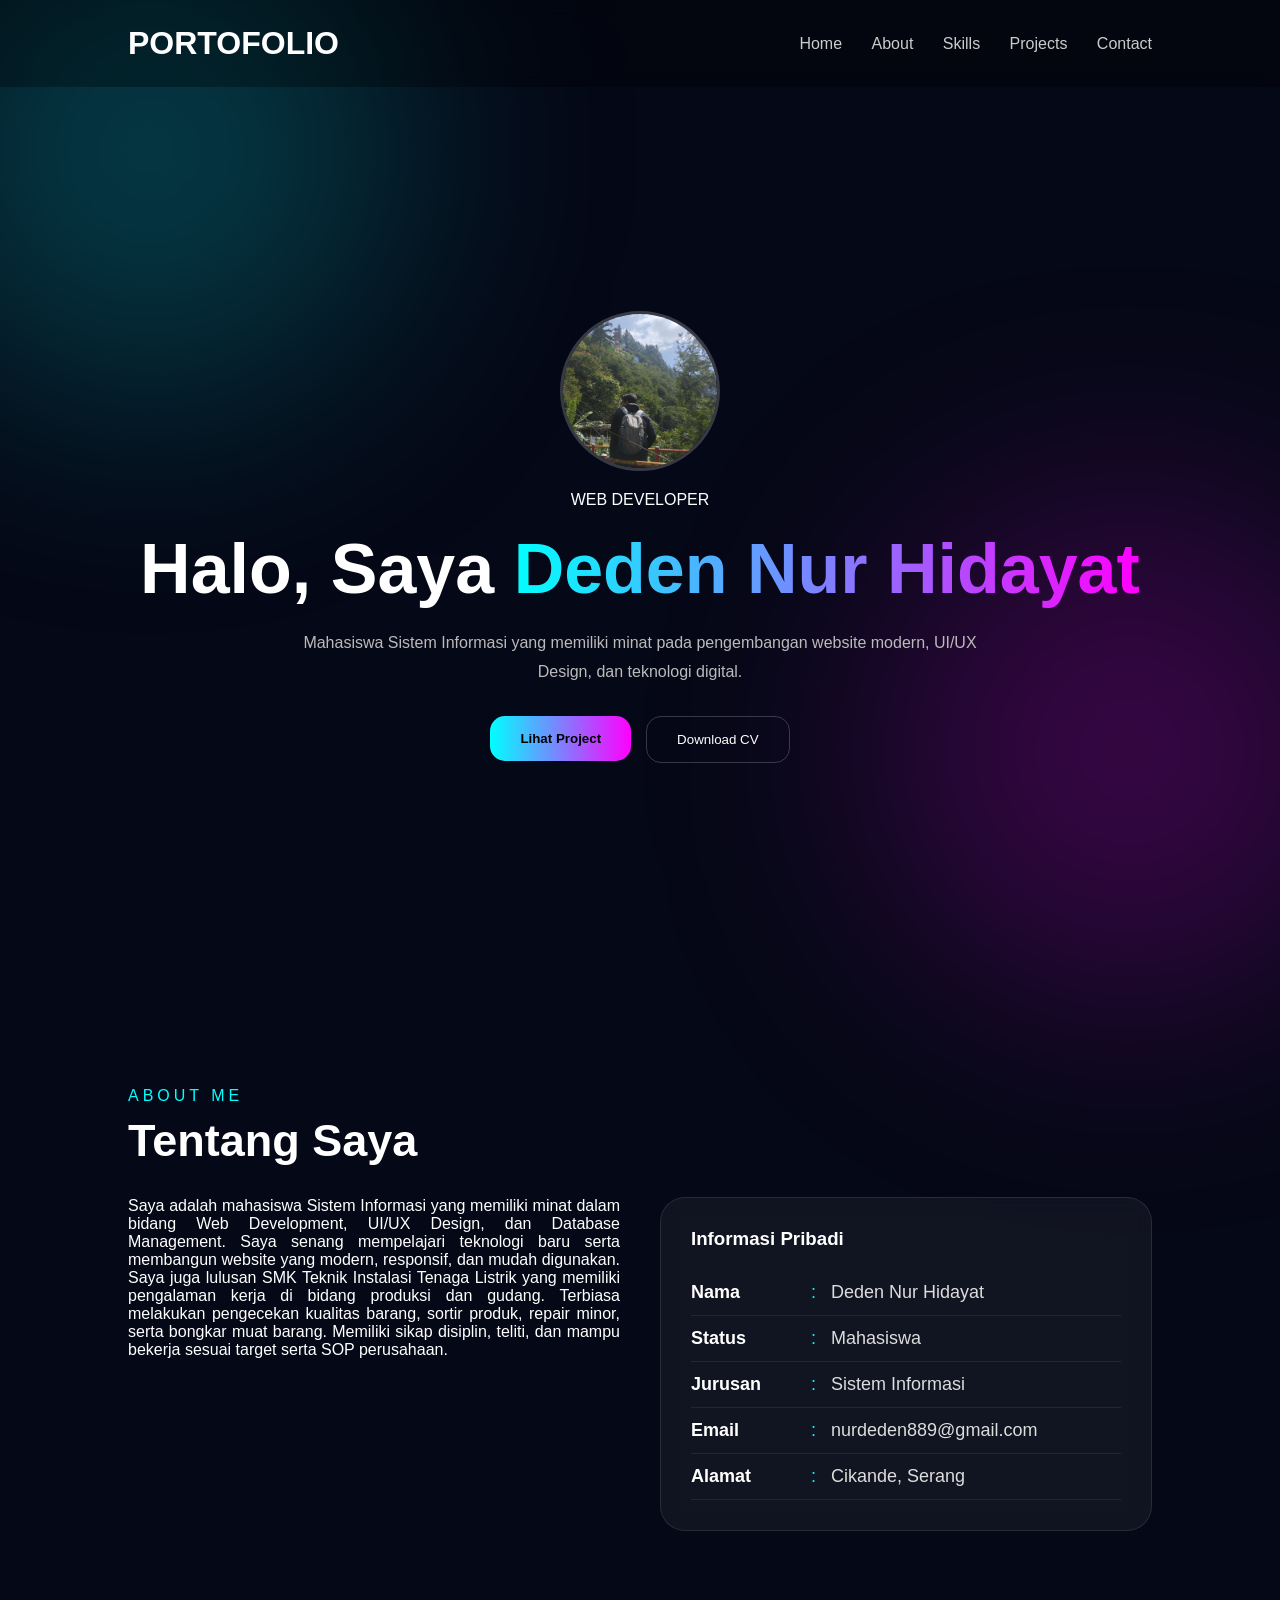
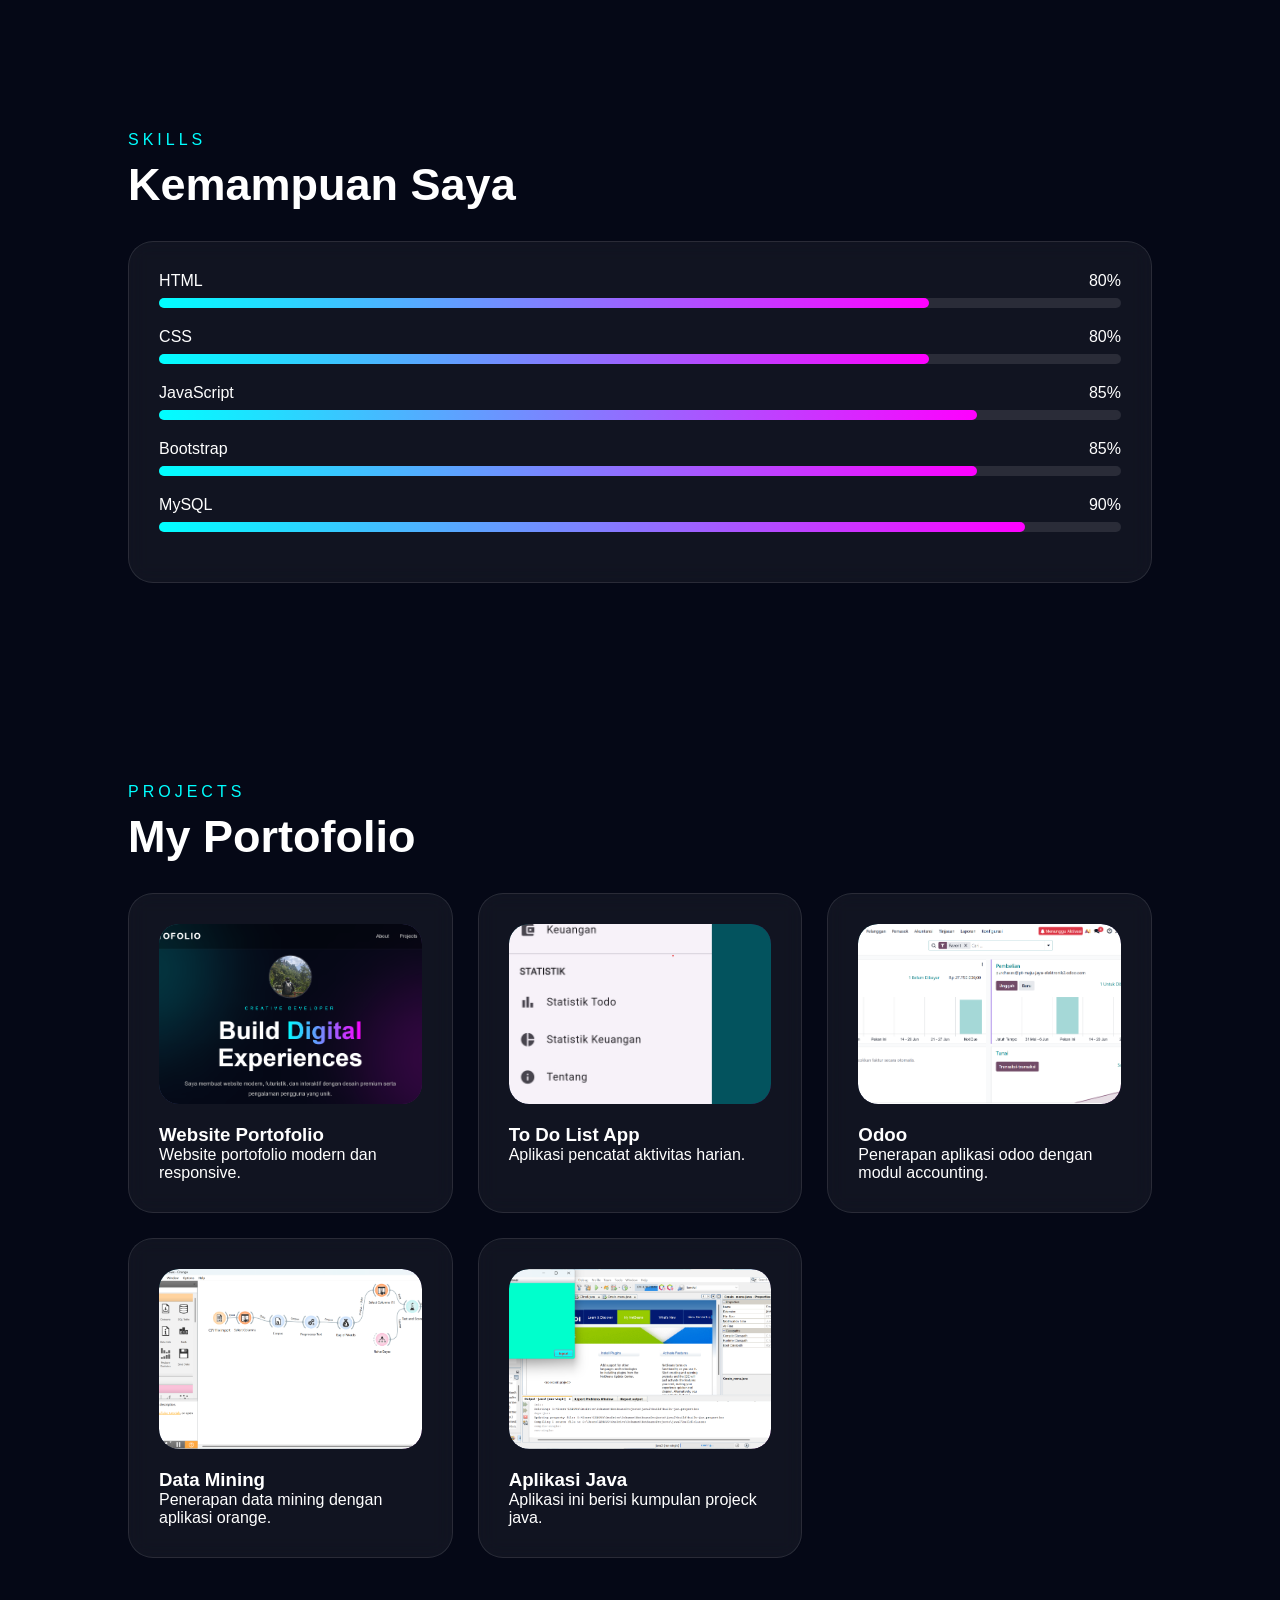
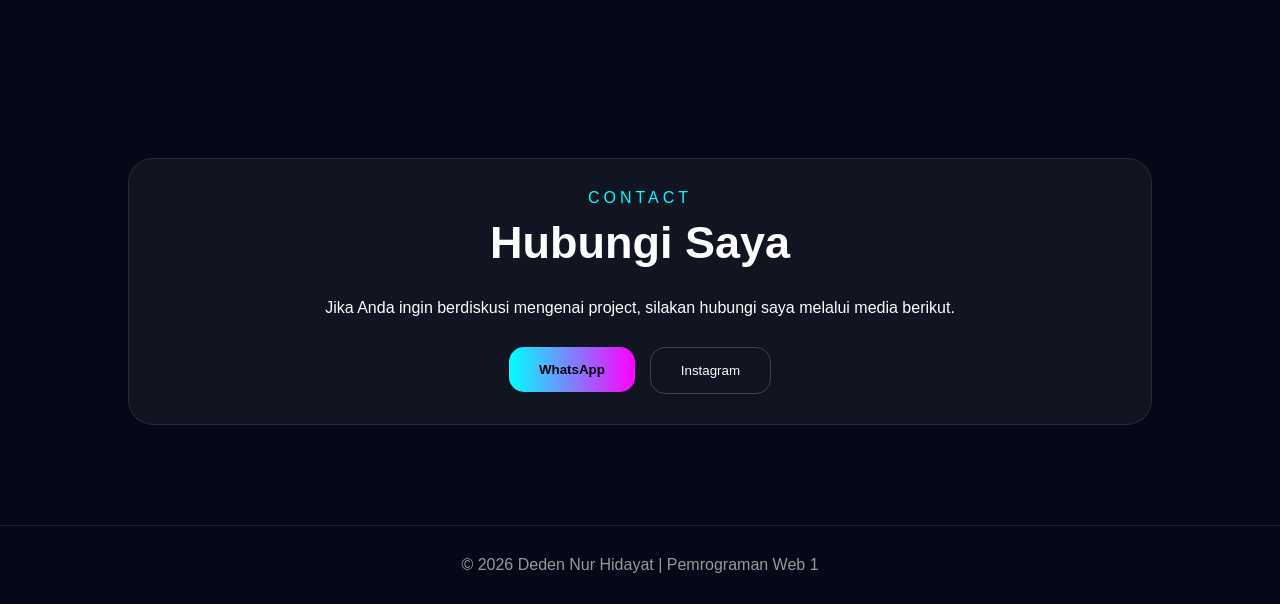
==== index.html @ 25637dbf "Add files via upload" ====
<!DOCTYPE html>
<html lang="id">
<head>
<meta charset="UTF-8">
<meta name="viewport" content="width=device-width, initial-scale=1.0">

<title>Deden Nur Hidayat Portofolio</title>

<link rel="stylesheet" href="style.css">
</head>

<body>

<header>
    <h1>PORTOFOLIO</h1>

    <nav>
        <a href="#home">Home</a>
        <a href="#about">About</a>
        <a href="#skills">Skills</a>
        <a href="#projects">Projects</a>
        <a href="#contact">Contact</a>
    </nav>
</header>

<section id="home" class="hero">

    <img src="images/profile.jpg" class="profile zoom-out"
    <small>WEB DEVELOPER</small>

    <h2 class="zoom-out">
        Halo, Saya <span>Deden Nur Hidayat</span>
    </h2>

    <p>
        Mahasiswa Sistem Informasi yang memiliki minat pada
        pengembangan website modern, UI/UX Design,
        dan teknologi digital.
    </p>

    <div class="buttons">
        <a href="#projects">
            <button class="btn btn-primary">
                Lihat Project
            </button>
        </a>

        <a href="CV-Deden.pdf" target="_blank">
            <button class="btn btn-secondary">
                Download CV
            </button>
        </a>
    </div>

</section>

<section id="about">

    <p class="section-title">ABOUT ME</p>

    <h2 class="section-heading">
        Tentang Saya
    </h2>

    <div class="about">

        <div>

            <p>
                Saya adalah mahasiswa Sistem Informasi yang
                memiliki minat dalam bidang Web Development,
                UI/UX Design, dan Database Management.
                Saya senang mempelajari teknologi baru serta
                membangun website yang modern, responsif,
                dan mudah digunakan.

                Saya juga lulusan SMK Teknik Instalasi Tenaga Listrik yang memiliki pengalaman kerja di bidang produksi dan gudang. Terbiasa melakukan pengecekan kualitas barang, sortir produk, repair minor, serta bongkar muat barang. Memiliki sikap disiplin, teliti, dan mampu bekerja sesuai target serta SOP perusahaan.
            </p>

        </div>

        <div class="about-card">

    <h3>Informasi Pribadi</h3>

    <table class="info-table">

        <tr>
            <td>Nama</td>
            <td>:</td>
            <td>Deden Nur Hidayat</td>
        </tr>

        <tr>
            <td>Status</td>
            <td>:</td>
            <td>Mahasiswa</td>
        </tr>

        <tr>
            <td>Jurusan</td>
            <td>:</td>
            <td>Sistem Informasi</td>
        </tr>

        <tr>
            <td>Email</td>
            <td>:</td>
            <td>nurdeden889@gmail.com</td>
        </tr>

        <tr>
            <td>Alamat</td>
            <td>:</td>
            <td>Cikande, Serang</td>
        </tr>

    </table>

    </div>

</section>

<section id="skills">

    <p class="section-title">SKILLS</p>

    <h2 class="section-heading">
        Kemampuan Saya
    </h2>

    <div class="about-card">

        <div class="skill">
            <div class="skill-top">
                <span>HTML</span>
                <span>80%</span>
            </div>

            <div class="bar">
                <div class="fill" style="width:80%"></div>
            </div>
        </div>

        <div class="skill">
            <div class="skill-top">
                <span>CSS</span>
                <span>80%</span>
            </div>

            <div class="bar">
                <div class="fill" style="width:80%"></div>
            </div>
        </div>

        <div class="skill">
            <div class="skill-top">
                <span>JavaScript</span>
                <span>85%</span>
            </div>

            <div class="bar">
                <div class="fill" style="width:85%"></div>
            </div>
        </div>

        <div class="skill">
            <div class="skill-top">
                <span>Bootstrap</span>
                <span>85%</span>
            </div>

            <div class="bar">
                <div class="fill" style="width:85%"></div>
            </div>
        </div>

        <div class="skill">
            <div class="skill-top">
                <span>MySQL</span>
                <span>90%</span>
            </div>

            <div class="bar">
                <div class="fill" style="width:90%"></div>
            </div>
        </div>

    </div>

</section>

<section id="projects">

    <p class="section-title">PROJECTS</p>

    <h2 class="section-heading">
        My Portofolio
    </h2>

    <div class="projects">

        <div class="project-card">
            <div class="project-image" style="padding:0;overflow:hidden;">
          <img src="images/portofolio.png" style="width:100%;height:100%;object-fit:cover;border-radius:20px;" />
        </div>
            <h3>Website Portofolio</h3>
            <p>Website portofolio modern dan responsive.</p>
        </div>

        <div class="project-card">
            <div class="project-image" style="padding:0;overflow:hidden;">
          <img src="images/aplikasi.png" style="width:100%;height:100%;object-fit:cover;border-radius:20px;" />
        </div>
            <h3>To Do List App</h3>
            <p>Aplikasi pencatat aktivitas harian.</p>
        </div>

        <div class="project-card">
            <div class="project-image" style="padding:0;overflow:hidden;">
          <img src="images/odoo.png" style="width:100%;height:100%;object-fit:cover;border-radius:20px;" />
        </div>
            <h3>Odoo</h3>
            <p>Penerapan aplikasi odoo dengan modul accounting.</p>
        </div>

        <div class="project-card">
            <div class="project-image" style="padding:0;overflow:hidden;">
          <img src="images/orange.png" style="width:100%;height:100%;object-fit:cover;border-radius:20px;" />
        </div>
            <h3>Data Mining</h3>
            <p>Penerapan data mining dengan aplikasi orange.</p>
        </div>

        <div class="project-card">
            <div class="project-image" style="padding:0;overflow:hidden;">
          <img src="images/java.png" style="width:100%;height:100%;object-fit:cover;border-radius:20px;" />
        </div>
            <h3>Aplikasi Java</h3>
            <p>Aplikasi ini berisi kumpulan projeck java.</p>
        </div>

    </div>

</section>

<section id="contact">

    <div class="contact-box">

        <p class="section-title">
            CONTACT
        </p>

        <h2 class="section-heading">
            Hubungi Saya
        </h2>

        <p>
            Jika Anda ingin berdiskusi mengenai project,
            silakan hubungi saya melalui media berikut.
        </p>

        <div class="buttons">

             <a href="https://wa.me/6282116635347" target="_blank">
                <button class="btn btn-primary">
                    WhatsApp
                </button>
            </a>

            <a href="https://instagram.com/deden.nh21" target="_blank">
                <button class="btn btn-secondary">
                    Instagram
                </button>
            </a>

        </div>

    </div>

</section>

<footer>
    © 2026 Deden Nur Hidayat | Pemrograman Web 1
</footer>

<script src="scriptp.js"></script>

</body>
</html>
---- style.css ----
*{
margin:0;
padding:0;
box-sizing:border-box;
font-family:Arial,sans-serif;
scroll-behavior:smooth;
}

body{
background:#050816;
color:white;
overflow-x:hidden;
}

body::before,
body::after{
content:'';
position:fixed;
width:500px;
height:500px;
border-radius:50%;
filter:blur(120px);
z-index:-1;
}

body::before{
background:rgba(0,255,255,.2);
top:-100px;
left:-100px;
}

body::after{
background:rgba(255,0,255,.2);
bottom:-100px;
right:-100px;
}

header{
display:flex;
justify-content:space-between;
align-items:center;
padding:25px 10%;
position:sticky;
top:0;
background:rgba(0,0,0,.3);
backdrop-filter:blur(10px);
z-index:100;
}

nav a{
text-decoration:none;
color:#ccc;
margin-left:25px;
}

nav a:hover{
color:white;
}

.hero{
min-height:100vh;
display:flex;
flex-direction:column;
justify-content:center;
align-items:center;
text-align:center;
padding:20px;
}

.profile{
width:160px;
height:160px;
border-radius:50%;
object-fit:cover;
margin-bottom:20px;
border:3px solid rgba(255,255,255,.2);
animation:
float 4s ease-in-out infinite,
glow 3s infinite alternate;

}

@keyframes glow{

from{
box-shadow:0 0 20px cyan;
}

to{
box-shadow:
0 0 25px cyan,
0 0 50px magenta;
}
}

.hero h2{
font-size:70px;
margin:20px 0;
}

.hero span{
background:linear-gradient(to right,cyan,magenta);
-webkit-background-clip:text;
-webkit-text-fill-color:transparent;
}

.hero p{
max-width:700px;
color:#bbb;
line-height:1.8;
}

.buttons{
margin-top:30px;
justify-content:center;
display:flex;
gap:15px;
}

.btn{
padding:15px 30px;
border:none;
cursor:pointer;
border-radius:15px;
}

.btn-primary{
background:linear-gradient(to right,cyan,magenta);
font-weight:bold;
}

.btn-secondary{
background:transparent;
color:white;
border:1px solid rgba(255,255,255,.2);
}

section{
padding:100px 10%;
}

.section-title{
color:cyan;
letter-spacing:4px;
margin-bottom:10px;
}

.section-heading{
font-size:45px;
margin-bottom:30px;
}

.about{
display:grid;
grid-template-columns:1fr 1fr;
gap:40px;
align-items:start;

p{
    text-align: justify;
}
}

.info-table{
    width:100%;
    margin-top:20px;
    border-collapse:collapse;
}

.info-table tr{
    border-bottom:1px solid rgba(255,255,255,0.08);
}

.info-table td{
    padding:12px 0;
    color:#ddd;
    font-size:18px;
}

.info-table td:first-child{
    width:120px;
    font-weight:600;
    color:white;
}

.info-table td:nth-child(2){
    width:20px;
    color:cyan;
}

.about-card,
.project-card,
.contact-box{
    background:rgba(255,255,255,.05);
border:1px solid rgba(255,255,255,.1);
padding:30px;
border-radius:25px;
backdrop-filter:blur(10px);
transition:0.4s ease;
}

.project-card:hover{
transform:scale(1.05);
}


.skill{
margin-bottom:20px;
}

.skill-top{
display:flex;
justify-content:space-between;
margin-bottom:8px;
}

.bar{
height:10px;
background:rgba(255,255,255,.1);
border-radius:20px;
}

.fill{
height:100%;
background:linear-gradient(to right,cyan,magenta);
border-radius:20px;
}

.projects{
display:grid;
grid-template-columns:repeat(auto-fit,minmax(250px,1fr));
gap:25px;
}

.project-card:hover{
transform:translateY(-10px);
transition:.3s;
}

.project-image{
height:180px;
border-radius:20px;
display:flex;
align-items:center;
justify-content:center;
font-size:50px;
background:linear-gradient(
135deg,
rgba(0,255,255,.2),
rgba(255,0,255,.2)
);
margin-bottom:20px;
}

.contact-box{
text-align:center;
}

footer{
padding:30px;
text-align:center;
color:#999;
border-top:1px solid rgba(255,255,255,.1);
}

@media(max-width:768px){

.hero h2{
font-size:45px;
}

.about{
grid-template-columns:1fr;
}

nav{
display:none;
}

.section-heading{
font-size:35px;
}
/* animation */
.zoom-in{
animation:zoomIn 1s ease;
}

@keyframes zoomIn{
from{
opacity:0;
transform:scale(.5);
}

to{
opacity:1;
transform:scale(1);
}
}

.zoom-out{
animation:zoomOut 1s ease;
}

@keyframes zoomOut{
from{
opacity:0;
transform:scale(2);
}

to{
opacity:1;
transform:scale(1);
}
}

}
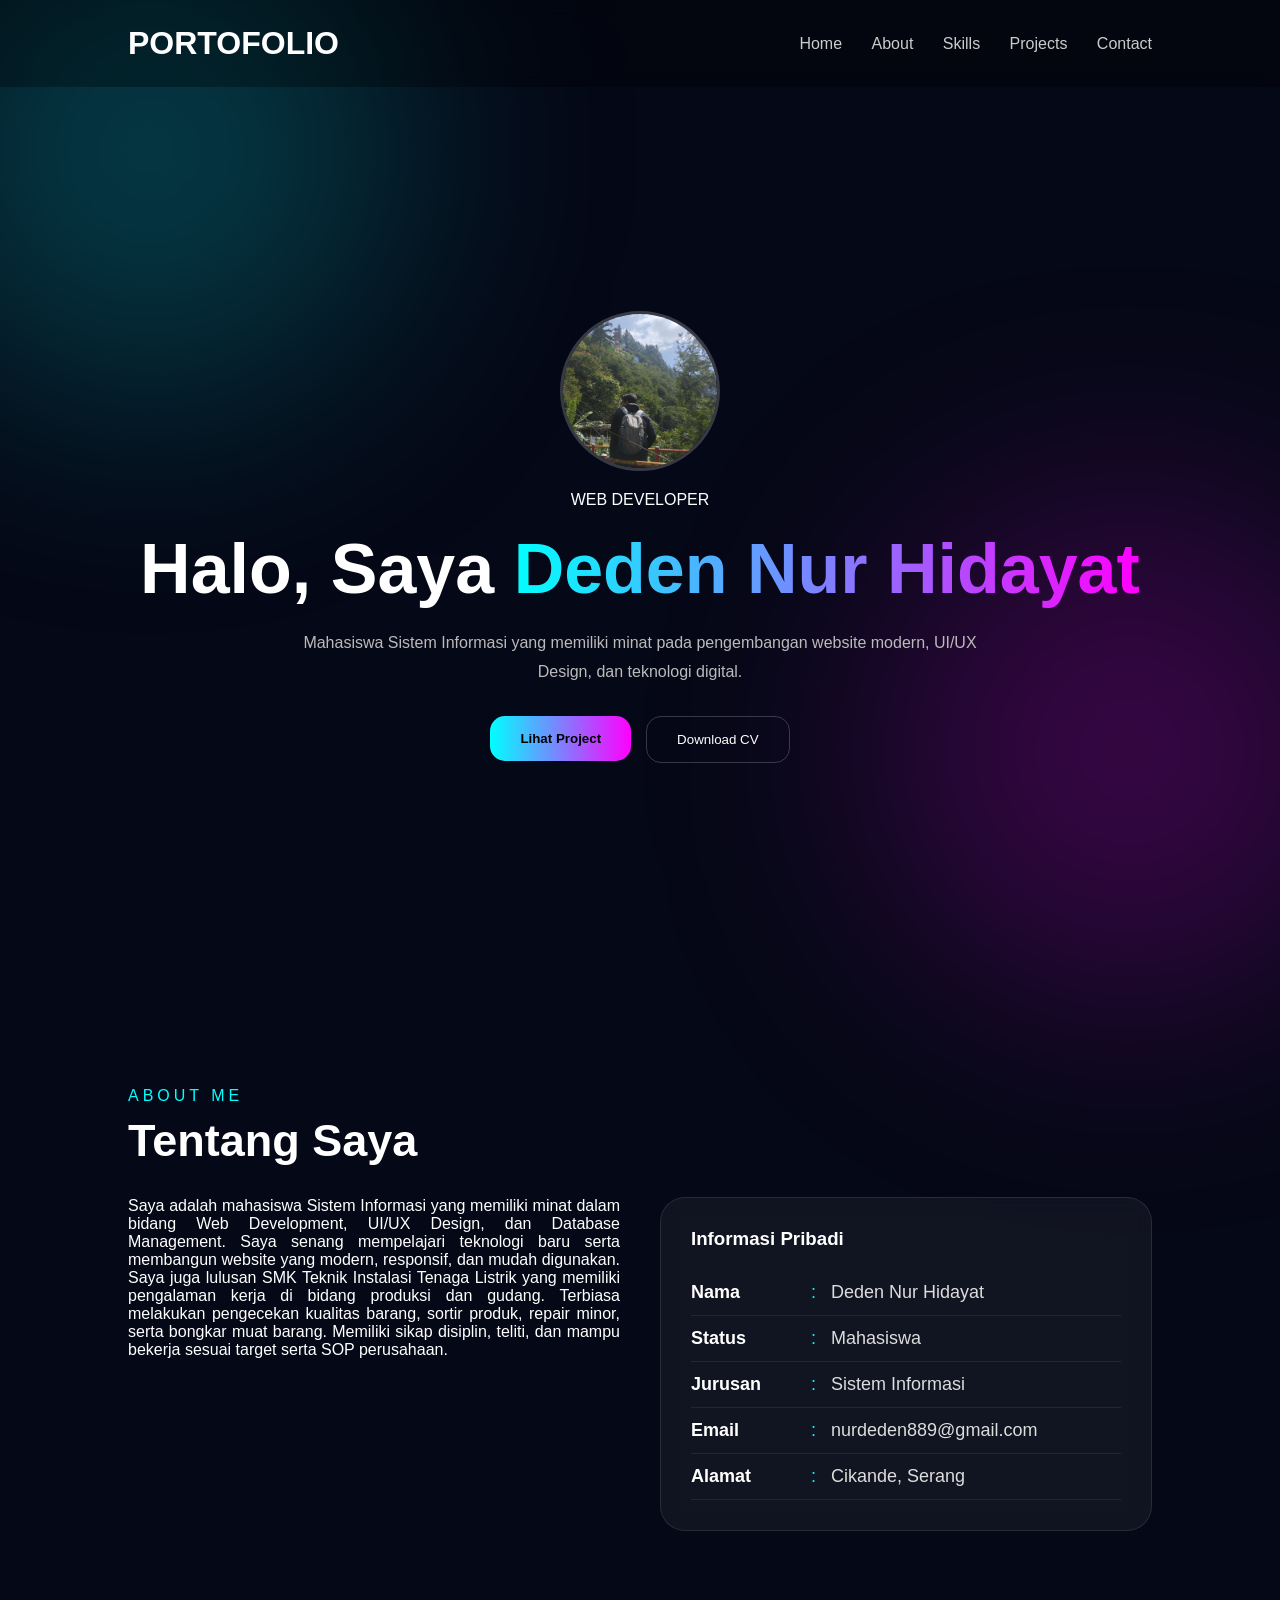
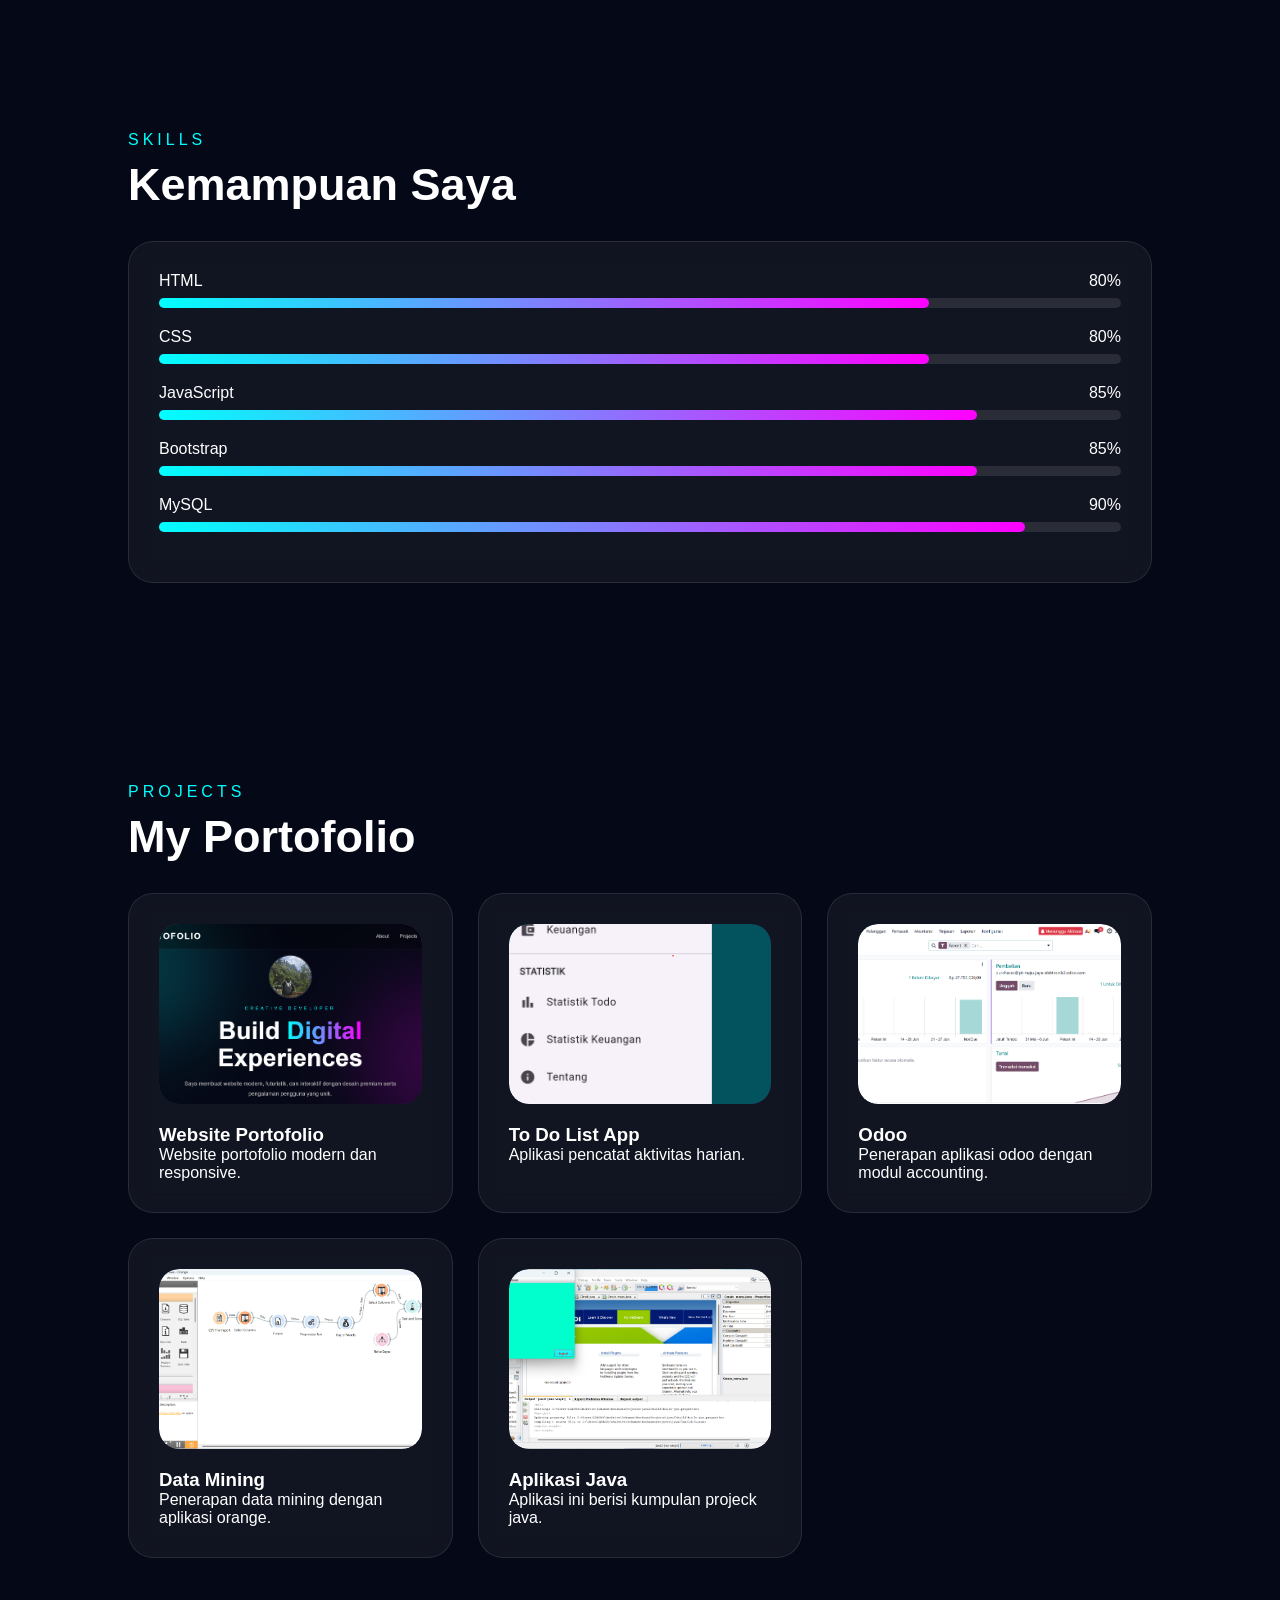
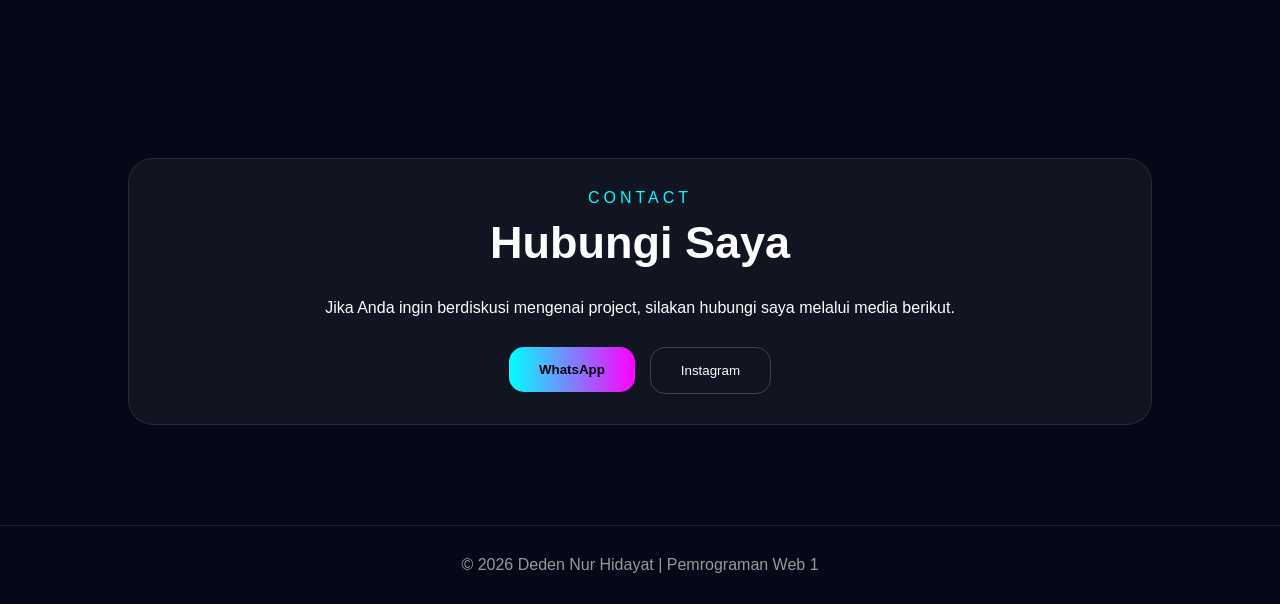
==== commit cedc6c8d: "Add files via upload" ====
--- a/index.html
+++ b/index.html
@@ -45,7 +45,7 @@
             </button>
         </a>
 
-        <a href="CV-Deden.pdf" target="_blank">
+        <a href="Document/cvdeden.pdf" target="_blank">
             <button class="btn btn-secondary">
                 Download CV
             </button>
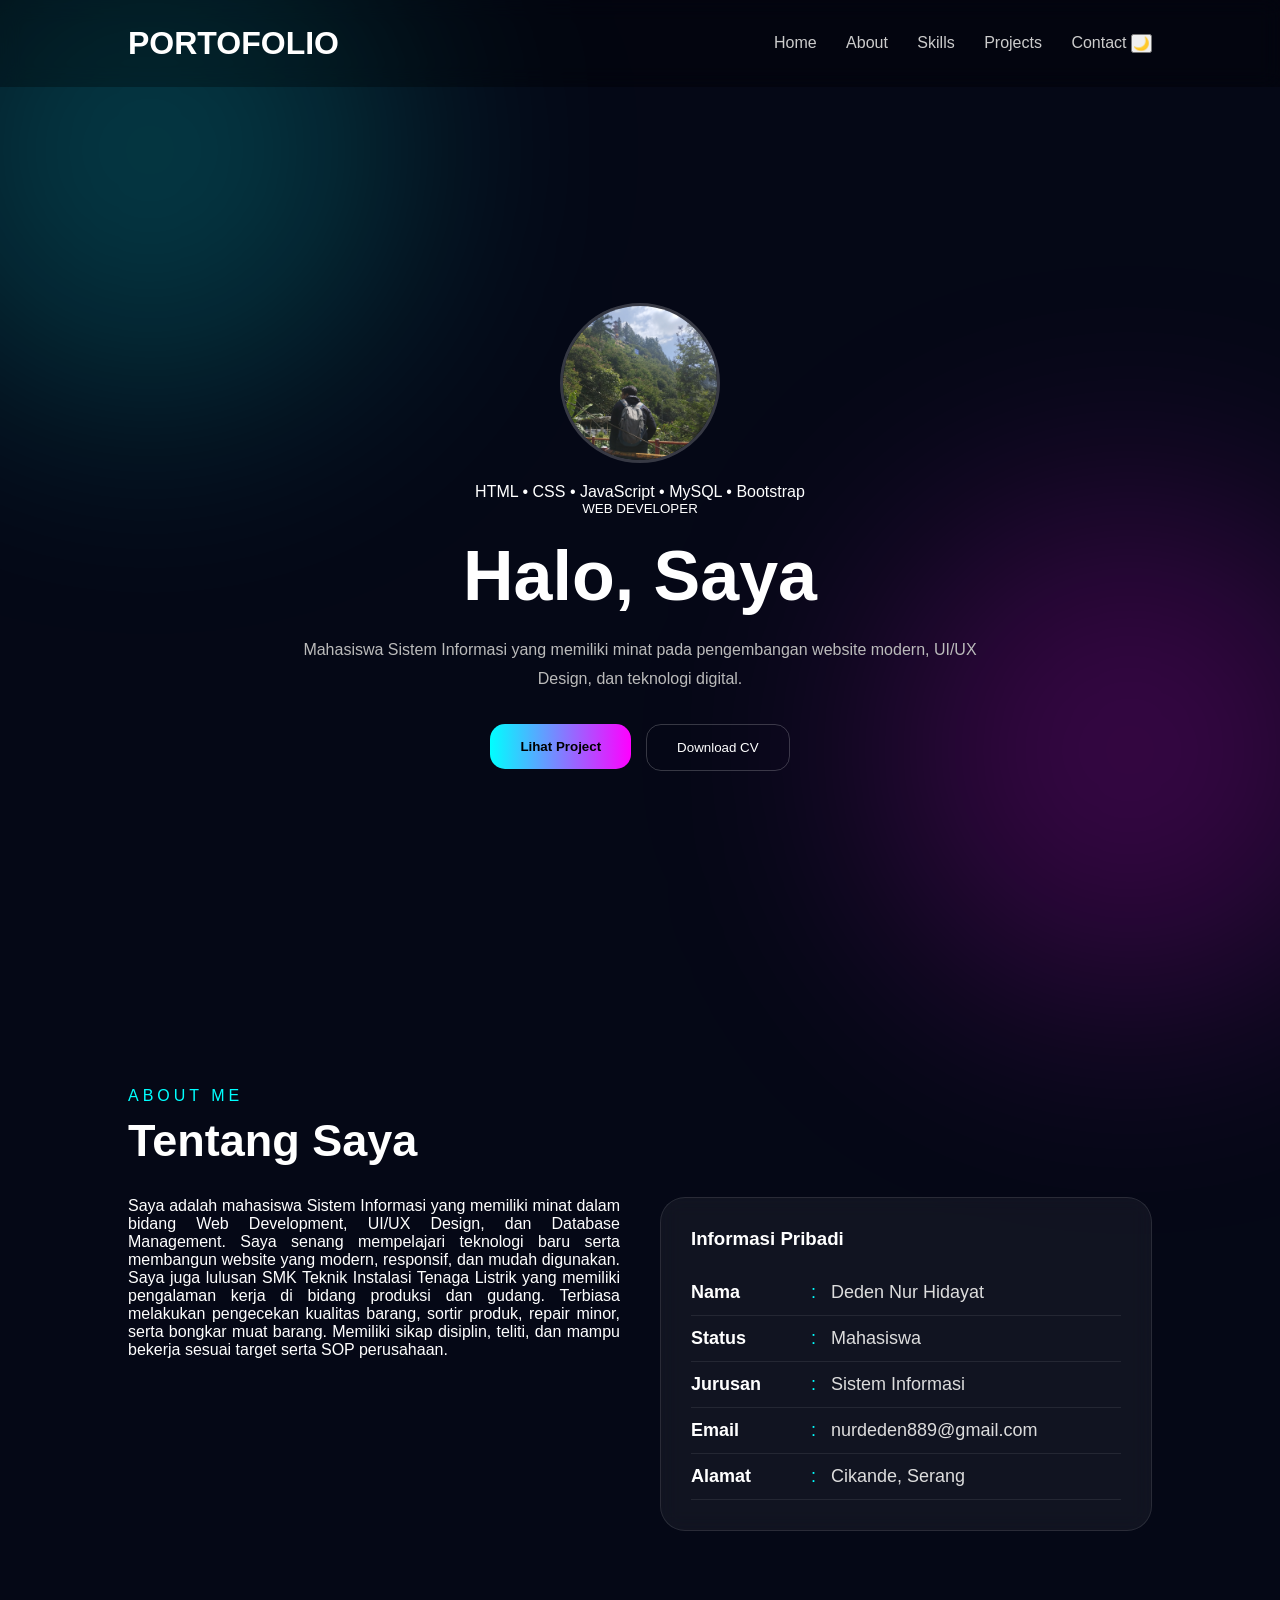
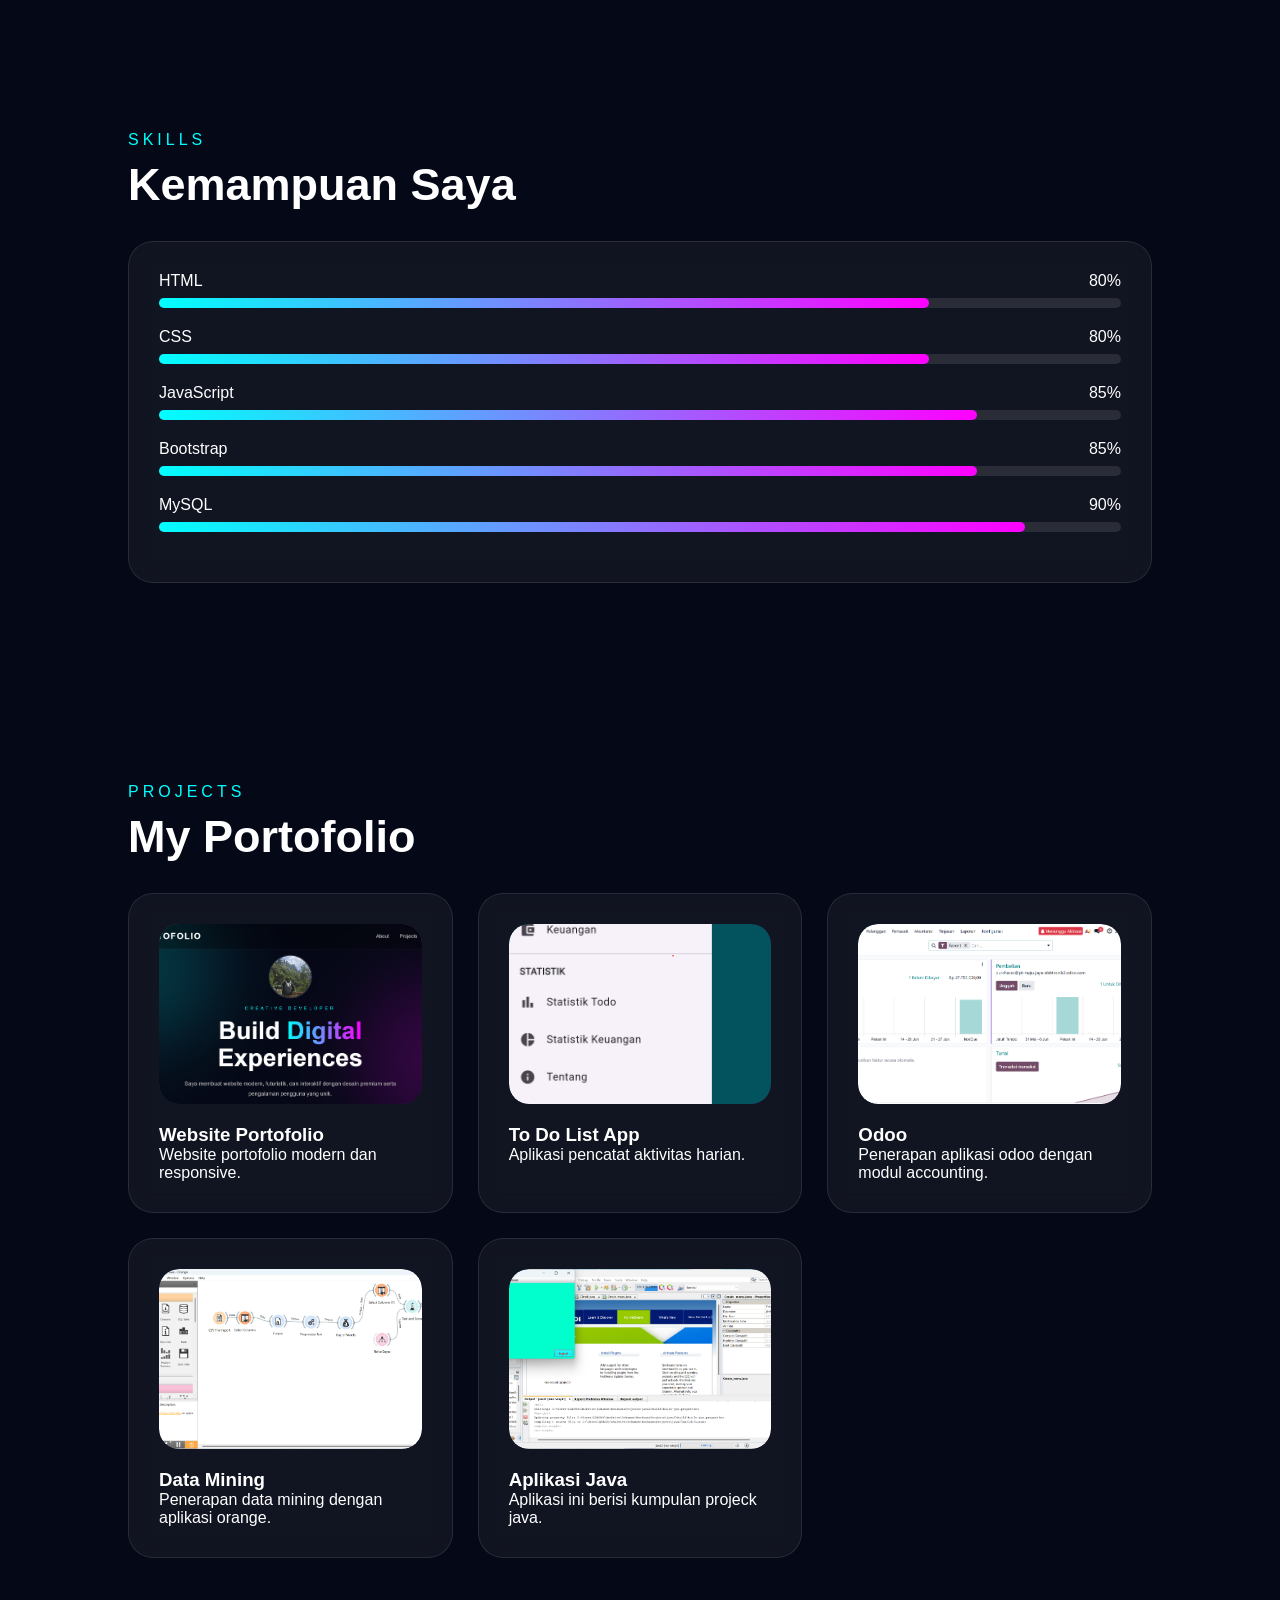
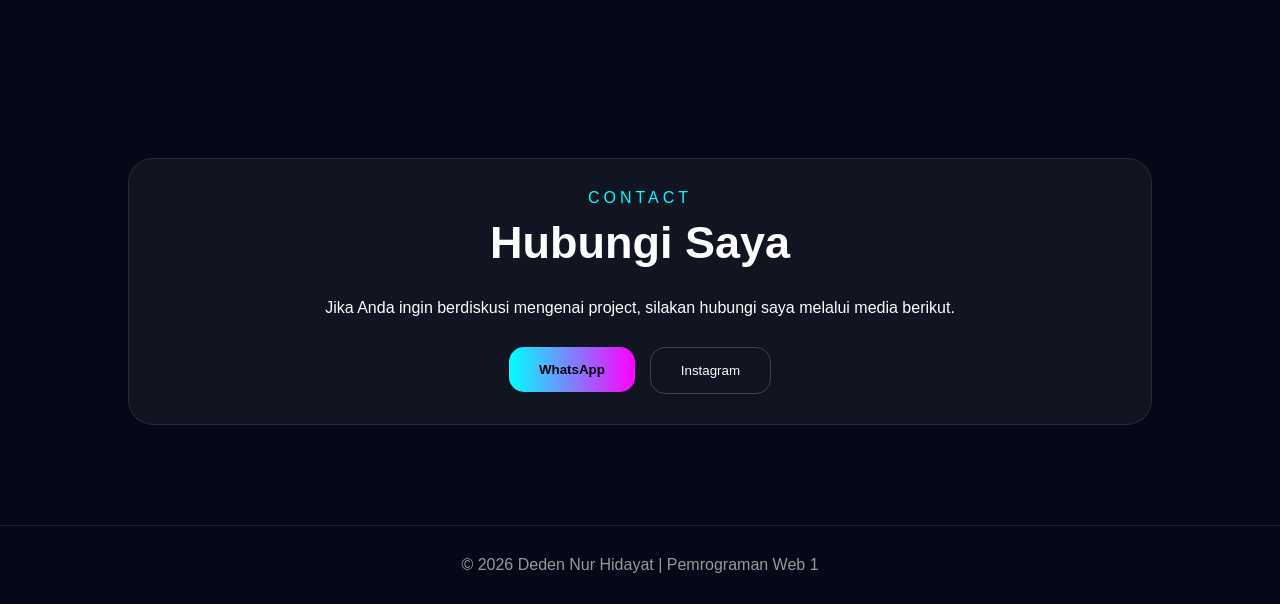
==== commit 83b62877: "Update index.html" ====
--- a/index.html
+++ b/index.html
@@ -20,17 +20,23 @@
         <a href="#skills">Skills</a>
         <a href="#projects">Projects</a>
         <a href="#contact">Contact</a>
+        <button id="theme-toggle" class="theme-btn">
+🌙
+</button>
     </nav>
 </header>
 
 <section id="home" class="hero">
 
-    <img src="images/profile.jpg" class="profile zoom-out"
+    <img src="images/profile.jpg" class="profile zoom-out">
+    <div class="tech-icons">
+    HTML • CSS • JavaScript • MySQL • Bootstrap
+</div>
     <small>WEB DEVELOPER</small>
 
     <h2 class="zoom-out">
-        Halo, Saya <span>Deden Nur Hidayat</span>
-    </h2>
+    Halo, Saya <span id="typing"></span>
+</h2>
 
     <p>
         Mahasiswa Sistem Informasi yang memiliki minat pada
@@ -288,4 +294,4 @@
 <script src="scriptp.js"></script>
 
 </body>
-</html>+</html>
